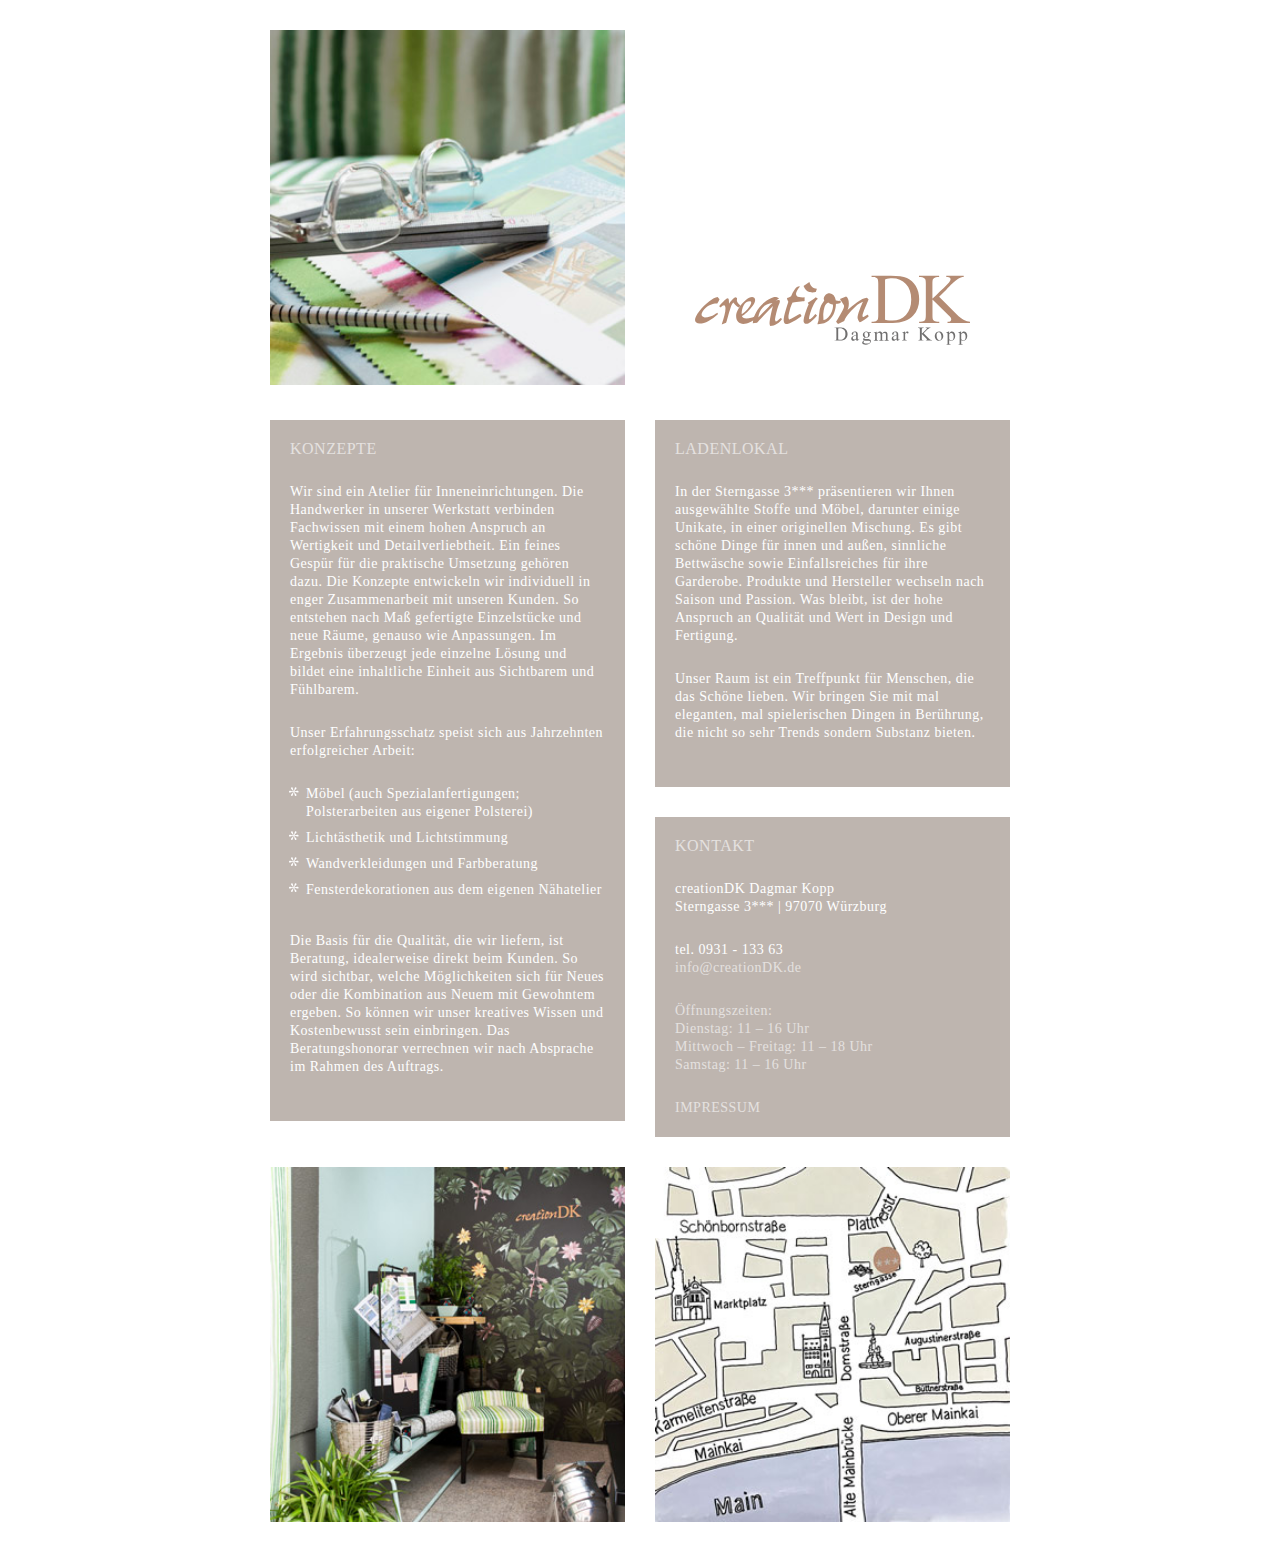
==== index.html @ 17844151 "osterbild entfernt" ====
<!DOCTYPE html>
<html lang="de-DE">
	<head>
		<link rel="stylesheet" type="text/css" href="css/stylesheet.css"/>
		<link rel="icon" type="image/jpg" href="images/icon.jpg" />
		<title>creationDK - Dagmar Kopp - Würzburg</title>
		<meta name="viewport" content="width=device-width, initial-scale=1" charset="UTF-8"/>
		<meta name="description" content="Wir sind ein Atelier für Inneneinrichtungen. Die Handwerker in unserer Werkstatt verbinden Fachwissen mit einem hohen Anspruch an Wertigkeit und Detailverliebtheit. Ein feines Gespür für die praktische Umsetzung gehören dazu. Die Konzepte entwickeln wir individuell in enger Zusammenarbeit mit unseren Kunden. So entstehen nach Maß gefertigte Einzelstücke und neue Räume, genauso wie Anpassungen. Im Ergebnis überzeugt jede einzelne Lösung und bildet eine inhaltliche Einheit aus Sichtbarem und Fühlbarem."/>
	</head>
	<body>
		<div id="content">
			<div class="box image right" id="Logo">
				<img class="desktop" src="images/logo_desktop.svg" />
				<img class="mobile" src="images/logo_mobile.svg" />
			</div>

			<div class="box image left" id="Slideshow">
				<img srcset="images/slides/creation_dk_01.jpg 1x, images/slides/high/creation_dk_01.jpg 2x"/>
				<img class="mySlides" srcset="images/slides/creation_dk_01.jpg 1x, images/slides/high/creation_dk_01.jpg 2x"/>
<!-- 			<img class="mySlides" srcset="images/slides/creation_dk_02.jpg 1x, images/slides/high/creation_dk_02.jpg 2x" />-->
				<img class="mySlides" srcset="images/slides/creation_dk_03.jpg 1x, images/slides/high/creation_dk_03.jpg 2x" />
				<img class="mySlides" srcset="images/slides/creation_dk_04.jpg 1x, images/slides/high/creation_dk_04.jpg 2x" />
				<img class="mySlides" srcset="images/slides/creation_dk_05.jpg 1x, images/slides/high/creation_dk_05.jpg 2x" />
				<img class="mySlides" srcset="images/slides/creation_dk_06.jpg 1x, images/slides/high/creation_dk_06.jpg 2x" />
				<img class="mySlides" srcset="images/slides/creation_dk_07.jpg 1x, images/slides/high/creation_dk_07.jpg 2x" />
				<img class="mySlides" srcset="images/slides/creation_dk_08.jpg 1x, images/slides/high/creation_dk_08.jpg 2x" />
				<img class="mySlides" srcset="images/slides/creation_dk_09.jpg 1x, images/slides/high/creation_dk_09.jpg 2x" />
				<img class="mySlides" srcset="images/slides/creation_dk_10.jpg 1x, images/slides/high/creation_dk_10.jpg 2x" />
				<!-- <img class="mySlides" srcset="images/slides/creation_dk_11.jpg 1x, images/slides/high/creation_dk_11.jpg 2x" />
				<img class="mySlides" srcset="images/slides/creation_dk_12.jpg 1x, images/slides/high/creation_dk_12.jpg 2x" /> -->
			</div>
			<script type="text/javascript">
				document.addEventListener("DOMContentLoaded", function(event){
					/*setTimeout(resize_logo(), 2000);*/
					var slideIndex = 0;
					carousel();
					function carousel() {
		   				var x = document.getElementById("Slideshow").getElementsByClassName("mySlides");
		    			for (i = 0; i < x.length; i++) {
		    				x[i].style.opacity = "0"; 
		    			}
		    			slideIndex++;
		   				if (slideIndex > x.length) {
		   					slideIndex = 1
		   				} 
		    			x[slideIndex-1].style.opacity = "1"; 
		    			setTimeout(carousel, 4000); // Change image every 2 seconds
						}
				});
			</script>

			<div style="clear:both">
			</div>

			<div class="box text right" id="Ladenlokal">
				<h1>Ladenlokal</h1>
				<p>In der Sterngasse 3*** präsentieren wir Ihnen ausgewählte Stoffe und Möbel, darunter einige Unikate, in einer originellen Mischung. Es gibt schöne Dinge	für innen und außen, sinnliche Bettwäsche sowie Einfallsreiches für ihre Garderobe. Produkte und Hersteller wechseln nach Saison und Passion. Was bleibt, ist der hohe Anspruch an Qualität und Wert in Design und Fertigung.</p>
				<p>Unser Raum ist ein Treffpunkt für Menschen, die das Schöne lieben. Wir bringen Sie mit mal eleganten, mal spielerischen Dingen in Berührung, die nicht so sehr Trends sondern Substanz bieten.</p>

				<div class="text hover desktop">
					<ul>
						<li>ANNA VON MANGOLDT</li>
						<li>DECODE</li>
						<li>FRAMA</li>
						<li>GIOBAGNARA</li>
						<li>HANSEN GARMENTS</li>
						<li>LITOLFF</li>
						<li>LUIZ</li>
						<li>NUD</li>
						<li>PULPO</li>
						<li>RAUMPLUS</li>
						<li>REICHENBACH</li>
					</ul>
				</div>
			</div>

			<div class="box text left" id="Konzepte">
				<h1>Konzepte</h1>
				<p>Wir sind ein Atelier für Inneneinrichtungen. Die Handwerker in unserer Werkstatt verbinden Fachwissen mit einem hohen Anspruch an Wertigkeit und Detailverliebtheit. Ein feines Gespür für die praktische Umsetzung gehören dazu. Die Konzepte entwickeln wir individuell in enger Zusammenarbeit mit unseren Kunden. So entstehen nach Maß gefertigte Einzelstücke und neue Räume, genauso wie Anpassungen. Im Ergebnis überzeugt jede einzelne Lösung und bildet eine inhaltliche Einheit aus Sichtbarem und Fühlbarem.</p>
				<p>Unser Erfahrungsschatz speist sich aus Jahrzehnten erfolgreicher Arbeit:
				<ul>
					<li>Möbel (auch Spezialanfertigungen; Polsterarbeiten aus eigener Polsterei)</li>
					<li>Lichtästhetik und Lichtstimmung</li>
					<li>Wandverkleidungen und Farbberatung</li>
					<li>Fensterdekorationen aus dem eigenen Nähatelier</li>
				</ul>
				</p>
				<p>Die Basis für die Qualität, die wir liefern, ist Beratung, idealerweise direkt beim Kunden. So wird sichtbar, welche Möglichkeiten sich für Neues oder die Kombination aus Neuem mit Gewohntem ergeben. So können wir unser kreatives Wissen und Kostenbewusst sein einbringen. Das Beratungshonorar verrechnen wir nach Absprache im Rahmen des Auftrags.</p>
				
				<div class="text hover desktop">
					<ul>
						<li><b>TEXTILIEN:</b></li>
						<li>ANDREW MARTIN</li>
						<li>COLEFAX & FOWLER</li>
						<li>CREATION BAUMANN</li>
						<li>DEDAR</li>
						<li>DESIGNERS GUILD</li>
						<li>ELITIS</li>
						<li>FLORIAN SCHULZ</li>
						<li>GHYCZY</li>
						<li>JASNO</li>
						<li>LIVING DIVANI</li>
						<li>MANUEL CANOVAS</li>
						<li>MARAC</li>
						<li>NYA NORDISKA</li>
						<li>OSBORNE & LITTLE</li>
						<li>RUCKSTUHL</li>
						<li>SAHCO</li>
						<li>SIGNET</li>
						<li>WALL & DECO</li>
						<li>ZIMMER & ROHDE</li>
						<li></li>
						<li></li>
						<li><b>PARTNER:</b></li>
						<li><a href="http://holzwerkstatt-rhein.de" target="blank">HOLZWERKSTATT RHEIN</a></li>
					</ul>
				</div>
			</div>			
			
			<div class="box text right" id="Kontakt">
				<h1>Kontakt</h1>
				<p>creationDK Dagmar Kopp<br>Sterngasse 3*** | 97070 Würzburg</p>
				<p>tel. 0931 - 133 63<br><a href="mailto:info@creationDK.de">info@creationDK.de</p>
				<p>&Ouml;ffnungszeiten:<br />
				Dienstag: 11 – 16 Uhr</br >
				Mittwoch – Freitag: 11 – 18 Uhr<br />
				Samstag: 11 – 16 Uhr</p>
				<a href="impressum.html">IMPRESSUM</a>
			</div>	

			<div style="clear:both">
			</div>

			<div class="box image right" id="Lageplan">
				<a target="blank" href="https://www.google.de/maps/place/Dagmar+Kopp/@49.7925614,9.9278573,17z/data=!3m1!4b1!4m5!3m4!1s0x41734c56e06bbe9f:0x47e4904ac8f96529!8m2!3d49.792558!4d9.930046"><img srcset="images/lageplan.jpg 1x, images/lageplan_high.jpg 2x" /></a>
			</div>	

			<div class="box image left" id="Winter">
				<!-- <img srcset="images/winter.jpg 1x, images/winter_high.jpg 2x" /> -->
				<img srcset="images/fruehling.jpg 1x, images/fruehling_high.jpg 2x" />
			</div>	

			<div class="box text left mobile" id="Marken">
				<h1>Marken</h1>
				<ul>
					<li>ANNA VON MANGOLDT</li>
					<li>DECODE</li>
					<li>FRAMA</li>
					<li>GIOBAGNARA</li>
					<li>HANSEN GARMENTS</li>
					<li>LITOLFF</li>
					<li>LUIZ</li>
					<li>NUD</li>
					<li>PULPO</li>
					<li>RAUMPLUS</li>
					<li>REICHENBACH</li>
				</ul>
				<ul>
					<li><b>TEXTILIEN:</b></li>
					<li>ANDREW MARTIN</li>
					<li>COLEFAX & FOWLER</li>
					<li>CREATION BAUMANN</li>
					<li>DEDAR</li>
					<li>DESIGNERS GUILD</li>
					<li>ELITIS</li>
					<li>FLORIAN SCHULZ</li>
					<li>GHYCZY</li>
					<li>JASNO</li>
					<li>LIVING DIVANI</li>
					<li>MANUEL CANOVAS</li>
					<li>MARAC</li>
					<li>NYA NORDISKA</li>
					<li>OSBORNE & LITTLE</li>
					<li>RUCKSTUHL</li>
					<li>SAHCO</li>
					<li>SIGNET</li>
					<li>WALL & DECO</li>
					<li>ZIMMER & ROHDE</li>
					<li></li>
					<li></li>
					<li><b>PARTNER:</b></li>
					<li><a href="http://holzwerkstatt-rhein.de">HOLZWERKSTATT RHEIN</a></li>
				</ul>
			</div>
		</div>
	</body>
</html>
---- css/stylesheet.css ----
/* RESET CSS */

html, body, div, span, applet, object, iframe,
h1, h2, h3, h4, h5, h6, p, blockquote, pre,
a, abbr, acronym, address, big, cite, code,
del, dfn, em, img, ins, kbd, q, s, samp,
small, strike, strong, sub, sup, tt, var,
b, u, i, center,
dl, dt, dd, ol, ul, li,
fieldset, form, label, legend,
table, caption, tbody, tfoot, thead, tr, th, td,
article, aside, canvas, details, embed, 
figure, figcaption, footer, header, hgroup, 
menu, nav, output, ruby, section, summary,
time, mark, audio, video {
	box-sizing:border-box;
	margin: 0;
	padding: 0;
	border: 0;
	font-size: 100%;
	font: inherit;
	vertical-align: baseline;
	text-decoration: none;
	text-align:left;
	font-family: Georgia, Palatino, Palatino Linotype, Times, Times New Roman, serif;
	letter-spacing: 0.5px;
	line-height: 18px;
    font-size: 14px;
    color:#fff;
    overflow:visible;
    position:relative;
    transform: scale(1);
    -webkit-font-smoothing: antialiased;
}
/* HTML5 display-role reset for older browsers */
article, aside, details, figcaption, figure, 
footer, header, hgroup, menu, nav, section {
	display: block;
}
body {
	line-height: 1;
}
ol, ul {
	list-style: none;
}

.text a, h1, h2 {
	opacity: 0.6;
}

blockquote, q {
	quotes: none;
}

blockquote:before, blockquote:after,
q:before, q:after {
	content: '';
	content: none;
}

table {
	border-collapse: collapse;
	border-spacing: 0;
}

/* WEBSITE ELEMENTS */

h1{
	font-size: 16px;
	text-transform: uppercase;
	padding-bottom: 25px;
}

h2{
	text-transform: uppercase;
	padding-bottom: 5px;
}

p{	
	padding-bottom: 25px;
}

img{
	width:100%;
	height:auto;
}

li{
	list-style-image: url(../images/stern.png);
	margin-left: 16px;
	padding-bottom: 8px;
}

#content {
	width:100%;
	max-width: 800px;
	margin-left: auto;
	margin-right: auto;
	padding-left: 30px;
	padding-top: 30px;
}

#Logo img{
	padding: 40px;
}

.box {
	width: calc(50% - 30px);
	margin-right:30px;
	margin-bottom:30px;
}

.text {
	background-color: #BEB5AF;
    padding: 20px;
}

.left {
	float: left;
	margin-top: 0px;

}

.right {
	float: right;
	margin-top: 0px;
}

.mySlides{
	transition: opacity 3s;
	opacity: 0;
	position: absolute;
	top: 0px;
	left: 0px;
}

/* MARKEN-Overlay */
.hover{
	position:absolute; 
    top: 0px; 
    left: 0px; 
    width: 100%;
    height: 100%;
    background-color: rgba(255,255,255,1);
    transition: opacity 1s;
	opacity: 0;
}

.hover li, .hover li b, .hover li a {
	margin-left: 0px;
 	list-style:none;
 	color: #BEB5AF;
	opacity: 1;
}

.hover li b {
	margin-left: 0px;
 	list-style:none;
 	color: #BEB5AF;
 	font-weight: bold;
	opacity: 1;
}

#Konzepte:hover div.hover{
	opacity: 1;
}

#Ladenlokal:hover div.hover{
	opacity: 1;
}


/* LAGEPLAN */
#Lageplan {
	overflow:hidden;
}

#Lageplan img{
	transition: transform 1s;
	transform: scale(1);
}

#Lageplan:hover img{
	transform: scale(1.05);
}


/* RESPONSIVE */
.desktop{
	display:inline;
}

.mobile{
	display:none;
}

@media screen and (max-width: 600px) {
	.desktop{
		display:none;
	}

	.mobile{
		display:inline;
	}

	.box {
		width: calc(100% - 30px);
		height:100%;
	}
}
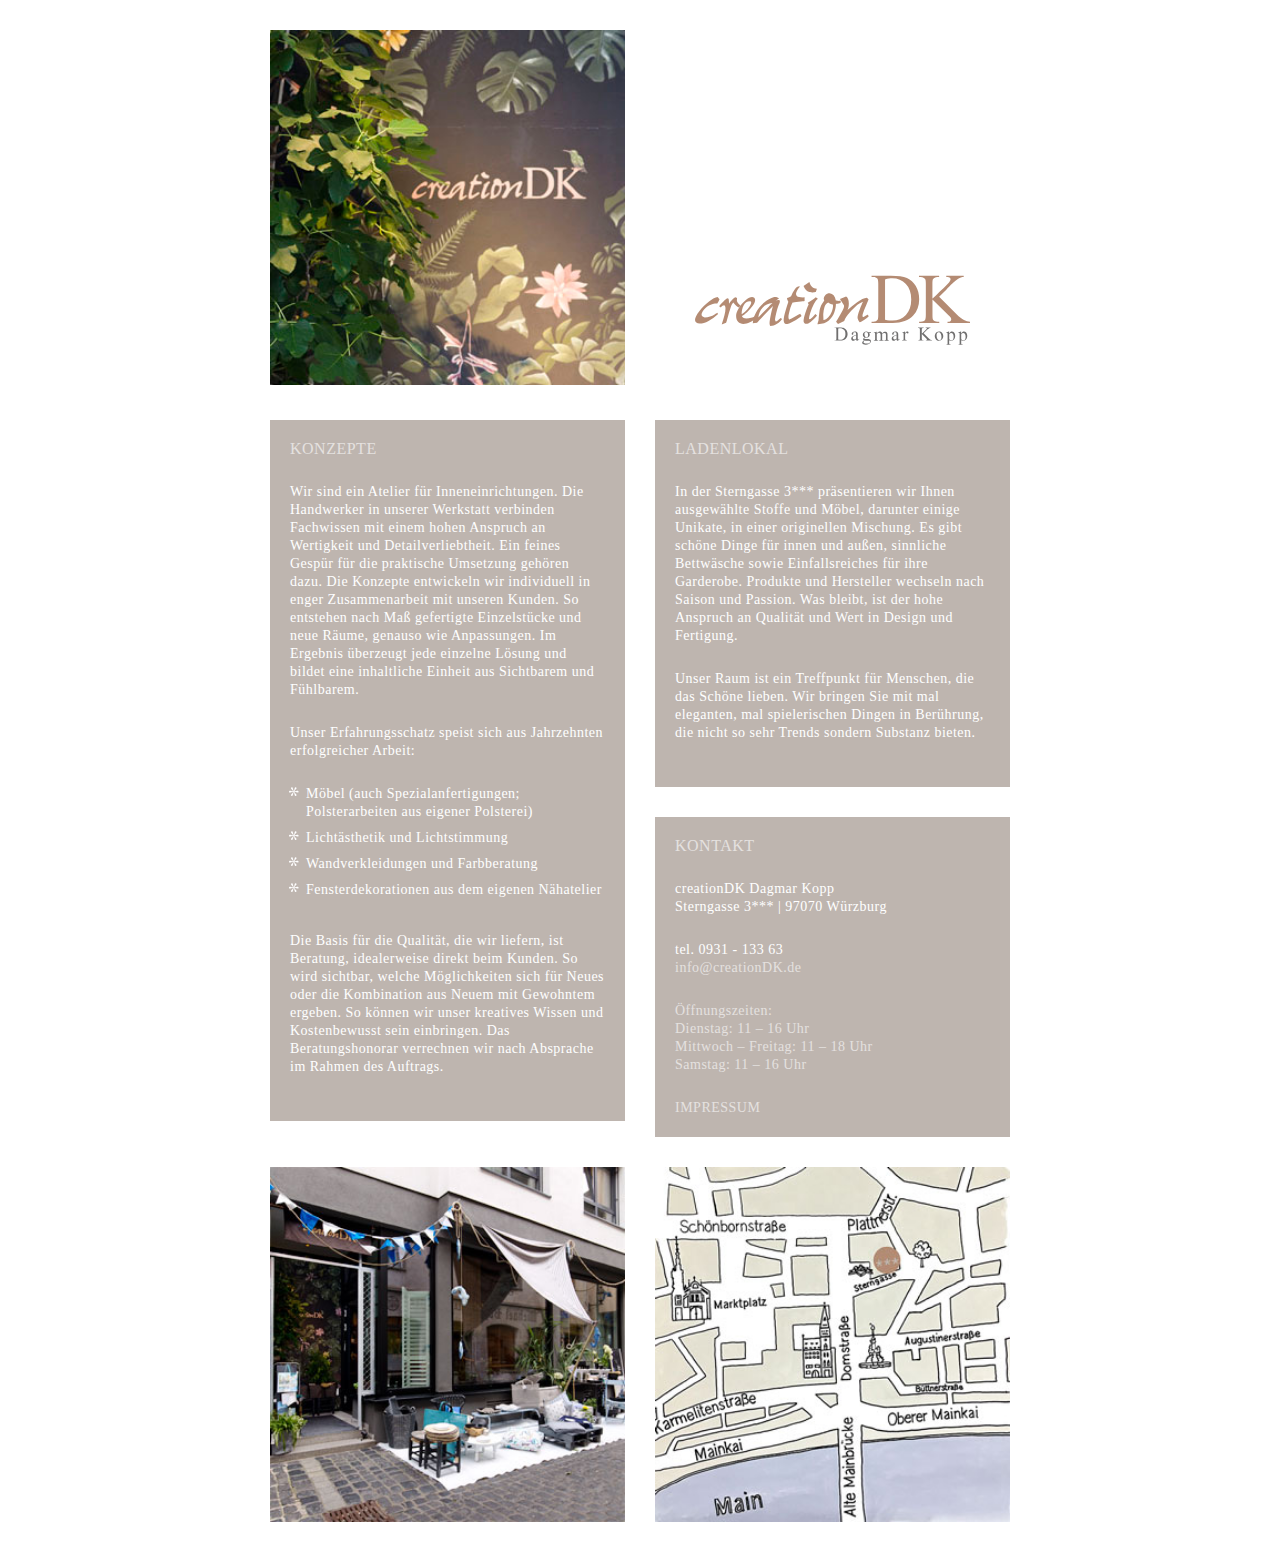
==== commit 51d8195d: "neue Bilder sommerevent, Textilien/Moebel/Tapeten" ====
--- a/index.html
+++ b/index.html
@@ -16,16 +16,16 @@
 
 			<div class="box image left" id="Slideshow">
 				<img srcset="images/slides/creation_dk_01.jpg 1x, images/slides/high/creation_dk_01.jpg 2x"/>
-				<img class="mySlides" srcset="images/slides/creation_dk_01.jpg 1x, images/slides/high/creation_dk_01.jpg 2x"/>
-<!-- 			<img class="mySlides" srcset="images/slides/creation_dk_02.jpg 1x, images/slides/high/creation_dk_02.jpg 2x" />-->
-				<img class="mySlides" srcset="images/slides/creation_dk_03.jpg 1x, images/slides/high/creation_dk_03.jpg 2x" />
-				<img class="mySlides" srcset="images/slides/creation_dk_04.jpg 1x, images/slides/high/creation_dk_04.jpg 2x" />
-				<img class="mySlides" srcset="images/slides/creation_dk_05.jpg 1x, images/slides/high/creation_dk_05.jpg 2x" />
-				<img class="mySlides" srcset="images/slides/creation_dk_06.jpg 1x, images/slides/high/creation_dk_06.jpg 2x" />
-				<img class="mySlides" srcset="images/slides/creation_dk_07.jpg 1x, images/slides/high/creation_dk_07.jpg 2x" />
-				<img class="mySlides" srcset="images/slides/creation_dk_08.jpg 1x, images/slides/high/creation_dk_08.jpg 2x" />
-				<img class="mySlides" srcset="images/slides/creation_dk_09.jpg 1x, images/slides/high/creation_dk_09.jpg 2x" />
-				<img class="mySlides" srcset="images/slides/creation_dk_10.jpg 1x, images/slides/high/creation_dk_10.jpg 2x" />
+				<img class="mySlides" srcset="images/slides/creation_dk_11.jpg 1x, images/slides/high/creation_dk_11.jpg 2x"/>
+ 				<img class="mySlides" srcset="images/slides/creation_dk_12.jpg 1x, images/slides/high/creation_dk_12.jpg 2x" />
+				<img class="mySlides" srcset="images/slides/creation_dk_13.jpg 1x, images/slides/high/creation_dk_13.jpg 2x" />
+				<img class="mySlides" srcset="images/slides/creation_dk_14.jpg 1x, images/slides/high/creation_dk_14.jpg 2x" />
+				<img class="mySlides" srcset="images/slides/creation_dk_15.jpg 1x, images/slides/high/creation_dk_15.jpg 2x" />
+				<img class="mySlides" srcset="images/slides/creation_dk_16.jpg 1x, images/slides/high/creation_dk_16.jpg 2x" />
+				<img class="mySlides" srcset="images/slides/creation_dk_17.jpg 1x, images/slides/high/creation_dk_17.jpg 2x" />
+				<img class="mySlides" srcset="images/slides/creation_dk_18.jpg 1x, images/slides/high/creation_dk_18.jpg 2x" />
+				<img class="mySlides" srcset="images/slides/creation_dk_19.jpg 1x, images/slides/high/creation_dk_19.jpg 2x" />
+				<img class="mySlides" srcset="images/slides/creation_dk_20.jpg 1x, images/slides/high/creation_dk_20.jpg 2x" />
 				<!-- <img class="mySlides" srcset="images/slides/creation_dk_11.jpg 1x, images/slides/high/creation_dk_11.jpg 2x" />
 				<img class="mySlides" srcset="images/slides/creation_dk_12.jpg 1x, images/slides/high/creation_dk_12.jpg 2x" /> -->
 			</div>
@@ -61,6 +61,7 @@
 					<ul>
 						<li>ANNA VON MANGOLDT</li>
 						<li>DECODE</li>
+						<li>FLORIAN SCHULZ</li>
 						<li>FRAMA</li>
 						<li>GIOBAGNARA</li>
 						<li>HANSEN GARMENTS</li>
@@ -89,26 +90,25 @@
 				
 				<div class="text hover desktop">
 					<ul>
-						<li><b>TEXTILIEN:</b></li>
+						<li><b>TEXTILIEN | M&Ouml;BEL | TAPETEN</b></li>
 						<li>ANDREW MARTIN</li>
-						<li>COLEFAX & FOWLER</li>
+						<li>COLEFAX &amp; FOWLER</li>
 						<li>CREATION BAUMANN</li>
 						<li>DEDAR</li>
 						<li>DESIGNERS GUILD</li>
 						<li>ELITIS</li>
-						<li>FLORIAN SCHULZ</li>
 						<li>GHYCZY</li>
 						<li>JASNO</li>
 						<li>LIVING DIVANI</li>
 						<li>MANUEL CANOVAS</li>
 						<li>MARAC</li>
 						<li>NYA NORDISKA</li>
-						<li>OSBORNE & LITTLE</li>
+						<li>OSBORNE &amp; LITTLE</li>
 						<li>RUCKSTUHL</li>
 						<li>SAHCO</li>
 						<li>SIGNET</li>
-						<li>WALL & DECO</li>
-						<li>ZIMMER & ROHDE</li>
+						<li>WALL &amp; DECO</li>
+						<li>ZIMMER &amp; ROHDE</li>
 						<li></li>
 						<li></li>
 						<li><b>PARTNER:</b></li>
@@ -137,7 +137,7 @@
 
 			<div class="box image left" id="Winter">
 				<!-- <img srcset="images/winter.jpg 1x, images/winter_high.jpg 2x" /> -->
-				<img srcset="images/fruehling.jpg 1x, images/fruehling_high.jpg 2x" />
+				<img srcset="images/sommer.jpg 1x, images/sommer_high.jpg 2x" />
 			</div>	
 
 			<div class="box text left mobile" id="Marken">
@@ -145,6 +145,7 @@
 				<ul>
 					<li>ANNA VON MANGOLDT</li>
 					<li>DECODE</li>
+					<li>FLORIAN SCHULZ</li>
 					<li>FRAMA</li>
 					<li>GIOBAGNARA</li>
 					<li>HANSEN GARMENTS</li>
@@ -156,26 +157,25 @@
 					<li>REICHENBACH</li>
 				</ul>
 				<ul>
-					<li><b>TEXTILIEN:</b></li>
+					<li><b>TEXTILIEN | M&Ouml;BEL | TAPETEN</b></li>
 					<li>ANDREW MARTIN</li>
-					<li>COLEFAX & FOWLER</li>
+					<li>COLEFAX &amp; FOWLER</li>
 					<li>CREATION BAUMANN</li>
 					<li>DEDAR</li>
 					<li>DESIGNERS GUILD</li>
 					<li>ELITIS</li>
-					<li>FLORIAN SCHULZ</li>
 					<li>GHYCZY</li>
 					<li>JASNO</li>
 					<li>LIVING DIVANI</li>
 					<li>MANUEL CANOVAS</li>
 					<li>MARAC</li>
 					<li>NYA NORDISKA</li>
-					<li>OSBORNE & LITTLE</li>
+					<li>OSBORNE &amp; LITTLE</li>
 					<li>RUCKSTUHL</li>
 					<li>SAHCO</li>
 					<li>SIGNET</li>
-					<li>WALL & DECO</li>
-					<li>ZIMMER & ROHDE</li>
+					<li>WALL &amp; DECO</li>
+					<li>ZIMMER &amp; ROHDE</li>
 					<li></li>
 					<li></li>
 					<li><b>PARTNER:</b></li>
@@ -183,5 +183,16 @@
 				</ul>
 			</div>
 		</div>
+
+		<script>
+  (function(i,s,o,g,r,a,m){i['GoogleAnalyticsObject']=r;i[r]=i[r]||function(){
+  (i[r].q=i[r].q||[]).push(arguments)},i[r].l=1*new Date();a=s.createElement(o),
+  m=s.getElementsByTagName(o)[0];a.async=1;a.src=g;m.parentNode.insertBefore(a,m)
+  })(window,document,'script','https://www.google-analytics.com/analytics.js','ga');
+
+  ga('create', 'UA-5692611-16', 'auto');
+  ga('send', 'pageview');
+
+		</script>
 	</body>
 </html>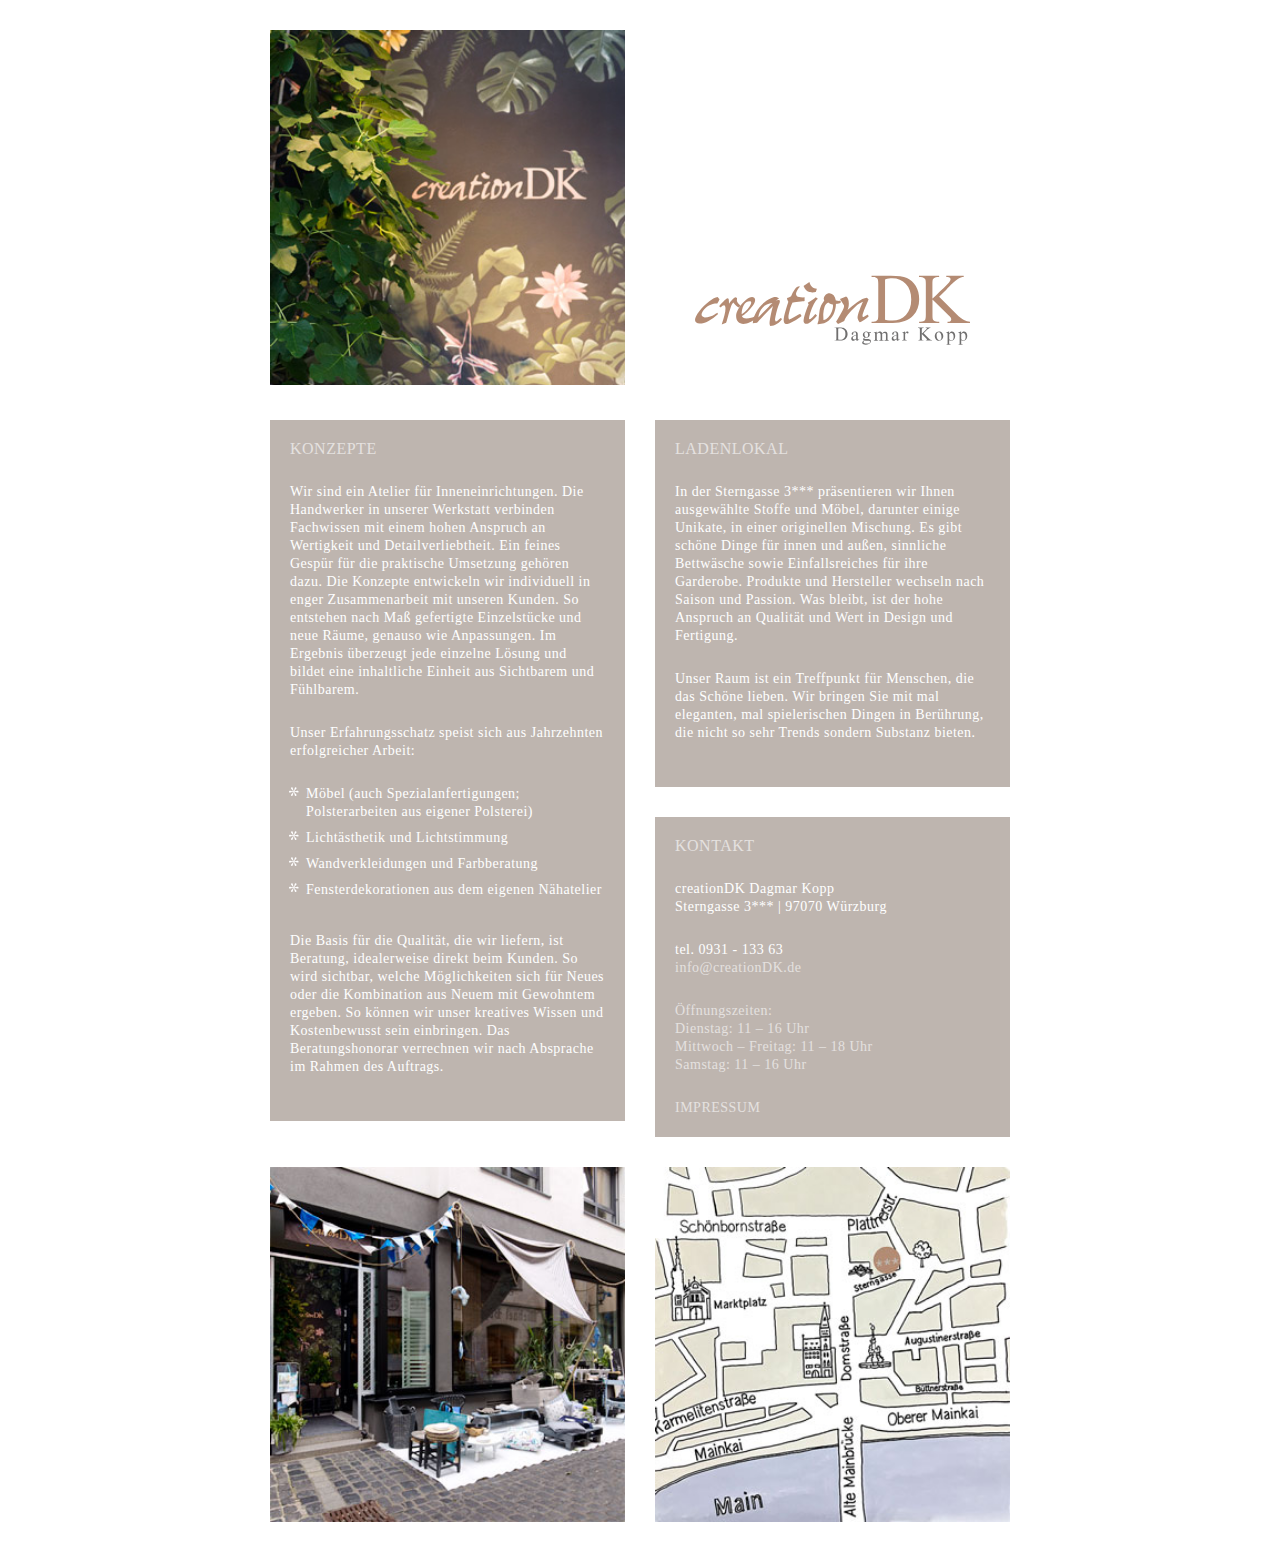
==== commit e2144c7e: "slideshow glanzpunkte & weihnachten" ====
--- a/index.html
+++ b/index.html
@@ -15,17 +15,17 @@
 			</div>
 
 			<div class="box image left" id="Slideshow">
-				<img srcset="images/slides/creation_dk_01.jpg 1x, images/slides/high/creation_dk_01.jpg 2x"/>
+				<img srcset="images/slides/creation_dk_11.jpg 1x, images/slides/high/creation_dk_11.jpg 2x"/>
 				<img class="mySlides" srcset="images/slides/creation_dk_11.jpg 1x, images/slides/high/creation_dk_11.jpg 2x"/>
- 				<img class="mySlides" srcset="images/slides/creation_dk_12.jpg 1x, images/slides/high/creation_dk_12.jpg 2x" />
+ 				<img class="mySlides" srcset="images/slides/creation_dk_24.jpg 1x, images/slides/high/creation_dk_24.jpg 2x" />
+				<img class="mySlides" srcset="images/slides/creation_dk_16.jpg 1x, images/slides/high/creation_dk_16.jpg 2x" />
+				<img class="mySlides" srcset="images/slides/creation_dk_22.jpg 1x, images/slides/high/creation_dk_22.jpg 2x" />
+				<img class="mySlides" srcset="images/slides/creation_dk_25.jpg 1x, images/slides/high/creation_dk_25.jpg 2x" />
+				<img class="mySlides" srcset="images/slides/creation_dk_26.jpg 1x, images/slides/high/creation_dk_26.jpg 2x" />
 				<img class="mySlides" srcset="images/slides/creation_dk_13.jpg 1x, images/slides/high/creation_dk_13.jpg 2x" />
-				<img class="mySlides" srcset="images/slides/creation_dk_14.jpg 1x, images/slides/high/creation_dk_14.jpg 2x" />
-				<img class="mySlides" srcset="images/slides/creation_dk_15.jpg 1x, images/slides/high/creation_dk_15.jpg 2x" />
-				<img class="mySlides" srcset="images/slides/creation_dk_16.jpg 1x, images/slides/high/creation_dk_16.jpg 2x" />
-				<img class="mySlides" srcset="images/slides/creation_dk_17.jpg 1x, images/slides/high/creation_dk_17.jpg 2x" />
-				<img class="mySlides" srcset="images/slides/creation_dk_18.jpg 1x, images/slides/high/creation_dk_18.jpg 2x" />
-				<img class="mySlides" srcset="images/slides/creation_dk_19.jpg 1x, images/slides/high/creation_dk_19.jpg 2x" />
+				<img class="mySlides" srcset="images/slides/creation_dk_21.jpg 1x, images/slides/high/creation_dk_21.jpg 2x" />
 				<img class="mySlides" srcset="images/slides/creation_dk_20.jpg 1x, images/slides/high/creation_dk_20.jpg 2x" />
+				<img class="mySlides" srcset="images/slides/creation_dk_23.jpg 1x, images/slides/high/creation_dk_23.jpg 2x" />
 				<!-- <img class="mySlides" srcset="images/slides/creation_dk_11.jpg 1x, images/slides/high/creation_dk_11.jpg 2x" />
 				<img class="mySlides" srcset="images/slides/creation_dk_12.jpg 1x, images/slides/high/creation_dk_12.jpg 2x" /> -->
 			</div>
@@ -183,16 +183,5 @@
 				</ul>
 			</div>
 		</div>
-
-		<script>
-  (function(i,s,o,g,r,a,m){i['GoogleAnalyticsObject']=r;i[r]=i[r]||function(){
-  (i[r].q=i[r].q||[]).push(arguments)},i[r].l=1*new Date();a=s.createElement(o),
-  m=s.getElementsByTagName(o)[0];a.async=1;a.src=g;m.parentNode.insertBefore(a,m)
-  })(window,document,'script','https://www.google-analytics.com/analytics.js','ga');
-
-  ga('create', 'UA-5692611-16', 'auto');
-  ga('send', 'pageview');
-
-		</script>
 	</body>
 </html>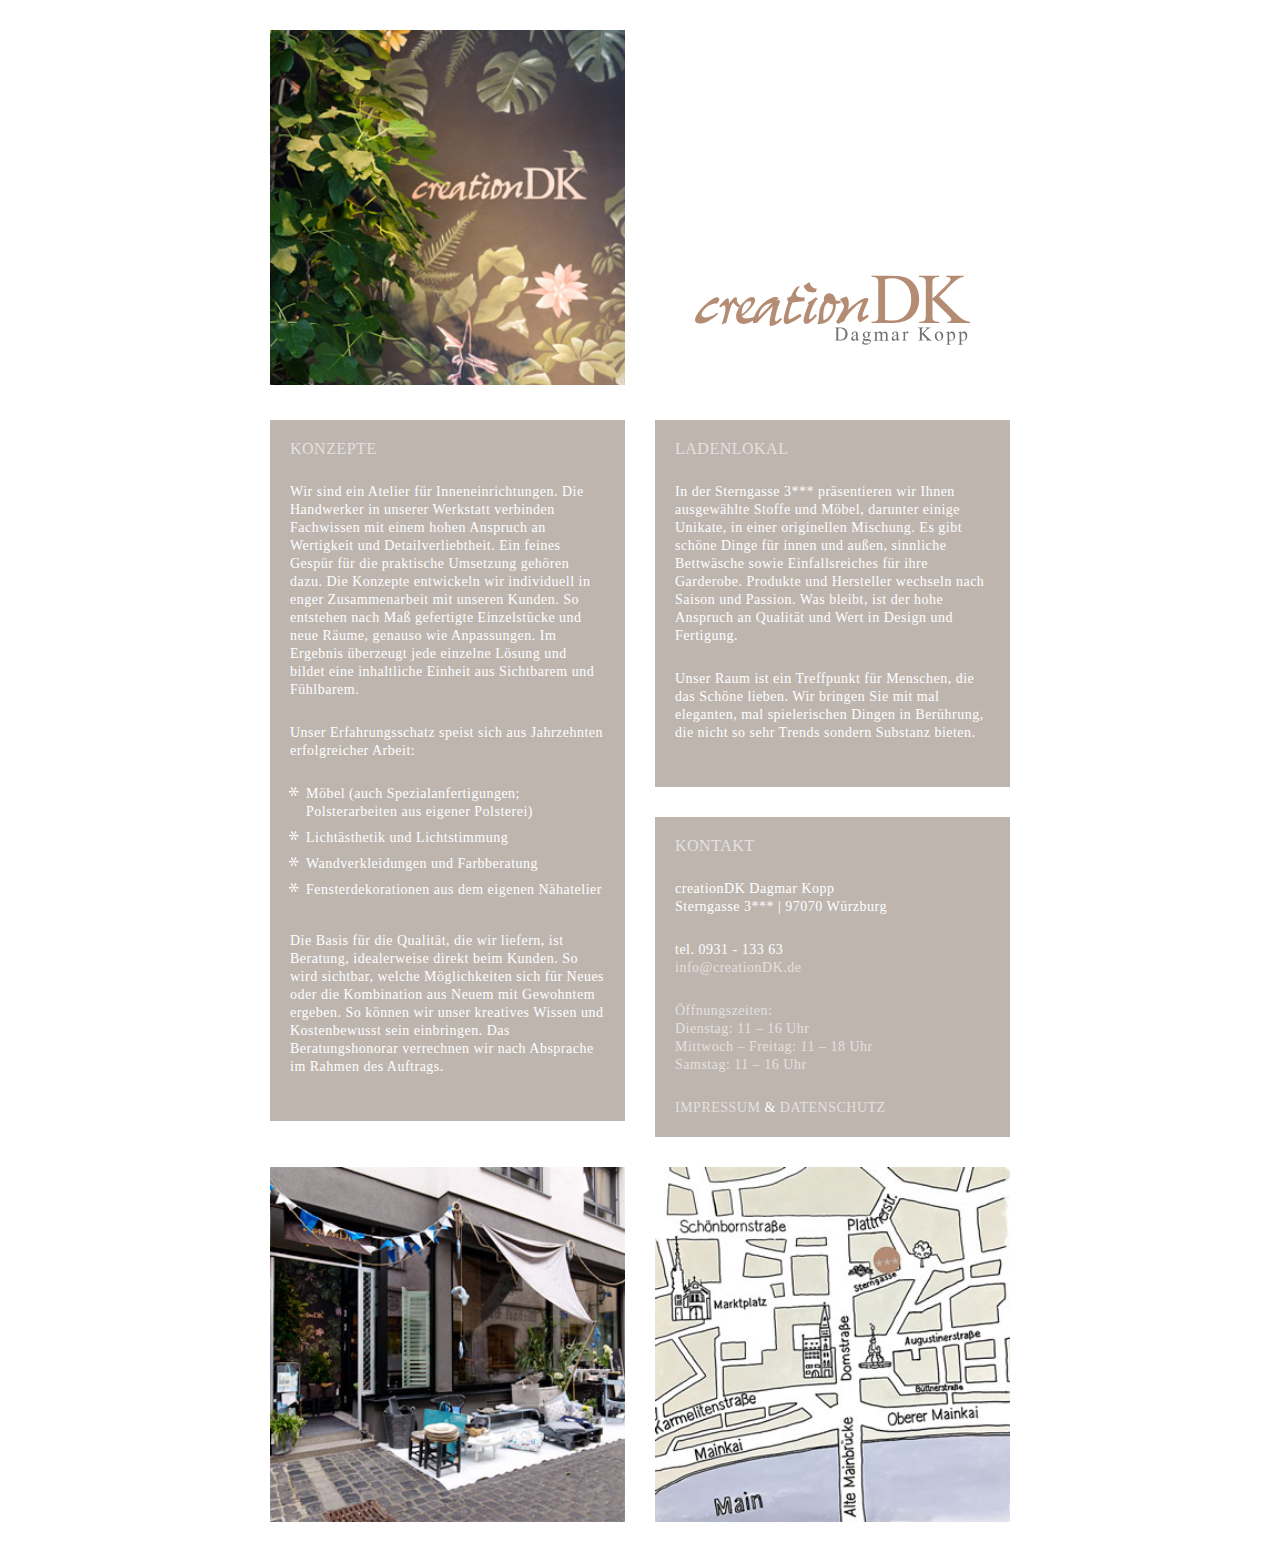
==== commit 82e9a99a: "added datenschutz" ====
--- a/index.html
+++ b/index.html
@@ -17,6 +17,7 @@
 			<div class="box image left" id="Slideshow">
 				<img srcset="images/slides/creation_dk_11.jpg 1x, images/slides/high/creation_dk_11.jpg 2x"/>
 				<img class="mySlides" srcset="images/slides/creation_dk_11.jpg 1x, images/slides/high/creation_dk_11.jpg 2x"/>
+				<img class="mySlides" srcset="images/slides/creation_dk_27.jpg 1x, images/slides/high/creation_dk_27.jpg 2x" />
  				<img class="mySlides" srcset="images/slides/creation_dk_24.jpg 1x, images/slides/high/creation_dk_24.jpg 2x" />
 				<img class="mySlides" srcset="images/slides/creation_dk_16.jpg 1x, images/slides/high/creation_dk_16.jpg 2x" />
 				<img class="mySlides" srcset="images/slides/creation_dk_22.jpg 1x, images/slides/high/creation_dk_22.jpg 2x" />
@@ -125,7 +126,7 @@
 				Dienstag: 11 – 16 Uhr</br >
 				Mittwoch – Freitag: 11 – 18 Uhr<br />
 				Samstag: 11 – 16 Uhr</p>
-				<a href="impressum.html">IMPRESSUM</a>
+				<a href="impressum.html">IMPRESSUM</a> &amp; <a href="datenschutz.html">DATENSCHUTZ</a>
 			</div>	
 
 			<div style="clear:both">
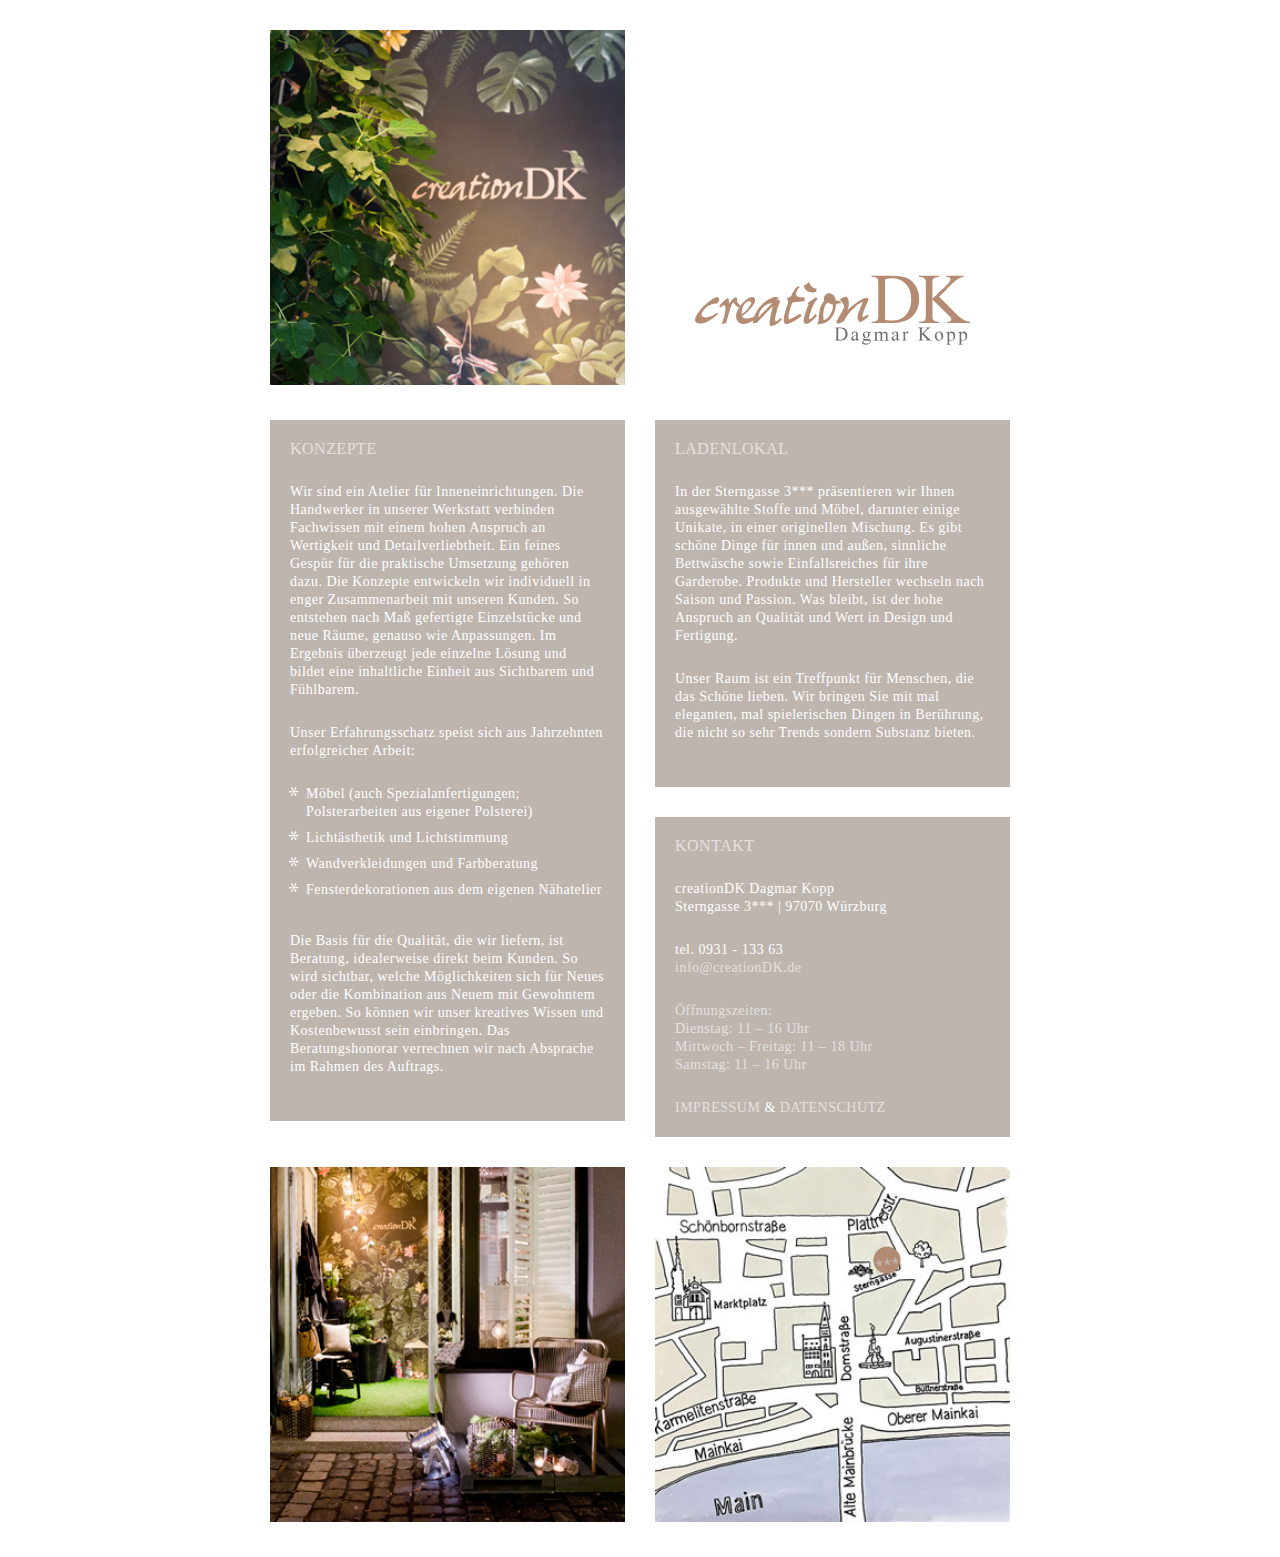
==== commit 438cec70: "neue Bilder Winter 2018/19" ====
--- a/index.html
+++ b/index.html
@@ -17,16 +17,17 @@
 			<div class="box image left" id="Slideshow">
 				<img srcset="images/slides/creation_dk_11.jpg 1x, images/slides/high/creation_dk_11.jpg 2x"/>
 				<img class="mySlides" srcset="images/slides/creation_dk_11.jpg 1x, images/slides/high/creation_dk_11.jpg 2x"/>
-				<img class="mySlides" srcset="images/slides/creation_dk_27.jpg 1x, images/slides/high/creation_dk_27.jpg 2x" />
- 				<img class="mySlides" srcset="images/slides/creation_dk_24.jpg 1x, images/slides/high/creation_dk_24.jpg 2x" />
-				<img class="mySlides" srcset="images/slides/creation_dk_16.jpg 1x, images/slides/high/creation_dk_16.jpg 2x" />
-				<img class="mySlides" srcset="images/slides/creation_dk_22.jpg 1x, images/slides/high/creation_dk_22.jpg 2x" />
-				<img class="mySlides" srcset="images/slides/creation_dk_25.jpg 1x, images/slides/high/creation_dk_25.jpg 2x" />
-				<img class="mySlides" srcset="images/slides/creation_dk_26.jpg 1x, images/slides/high/creation_dk_26.jpg 2x" />
+				<img class="mySlides" srcset="images/slides/creation_dk_44.jpg 1x, images/slides/high/creation_dk_44.jpg 2x" />
+				<img class="mySlides" srcset="images/slides/creation_dk_31.jpg 1x, images/slides/high/creation_dk_31.jpg 2x" />
+				<img class="mySlides" srcset="images/slides/creation_dk_40.jpg 1x, images/slides/high/creation_dk_40.jpg 2x" />
 				<img class="mySlides" srcset="images/slides/creation_dk_13.jpg 1x, images/slides/high/creation_dk_13.jpg 2x" />
-				<img class="mySlides" srcset="images/slides/creation_dk_21.jpg 1x, images/slides/high/creation_dk_21.jpg 2x" />
-				<img class="mySlides" srcset="images/slides/creation_dk_20.jpg 1x, images/slides/high/creation_dk_20.jpg 2x" />
-				<img class="mySlides" srcset="images/slides/creation_dk_23.jpg 1x, images/slides/high/creation_dk_23.jpg 2x" />
+				<img class="mySlides" srcset="images/slides/creation_dk_42.jpg 1x, images/slides/high/creation_dk_42.jpg 2x" />
+				<img class="mySlides" srcset="images/slides/creation_dk_37.jpg 1x, images/slides/high/creation_dk_37.jpg 2x" />
+				<img class="mySlides" srcset="images/slides/creation_dk_29.jpg 1x, images/slides/high/creation_dk_29.jpg 2x" />
+				<img class="mySlides" srcset="images/slides/creation_dk_41.jpg 1x, images/slides/high/creation_dk_41.jpg 2x" />
+				<img class="mySlides" srcset="images/slides/creation_dk_43.jpg 1x, images/slides/high/creation_dk_43.jpg 2x" />
+				<!-- <img class="mySlides" srcset="images/slides/creation_dk_39.jpg 1x, images/slides/high/creation_dk_39.jpg 2x" /> -->
+				<!-- <img class="mySlides" srcset="images/slides/creation_dk_38.jpg 1x, images/slides/high/creation_dk_38.jpg 2x" /> -->
 				<!-- <img class="mySlides" srcset="images/slides/creation_dk_11.jpg 1x, images/slides/high/creation_dk_11.jpg 2x" />
 				<img class="mySlides" srcset="images/slides/creation_dk_12.jpg 1x, images/slides/high/creation_dk_12.jpg 2x" /> -->
 			</div>
@@ -137,8 +138,9 @@
 			</div>	
 
 			<div class="box image left" id="Winter">
-				<!-- <img srcset="images/winter.jpg 1x, images/winter_high.jpg 2x" /> -->
-				<img srcset="images/sommer.jpg 1x, images/sommer_high.jpg 2x" />
+				<img srcset="images/winter2.jpg 1x, images/winter2_high.jpg 2x" />
+				<!-- <img srcset="images/sommer.jpg 1x, images/sommer_high.jpg 2x" /> -->
+				<!-- <img srcset="images/slides/creation_dk_38.jpg 1x, images/slides/high/creation_dk_38.jpg 2x" /> -->
 			</div>	
 
 			<div class="box text left mobile" id="Marken">
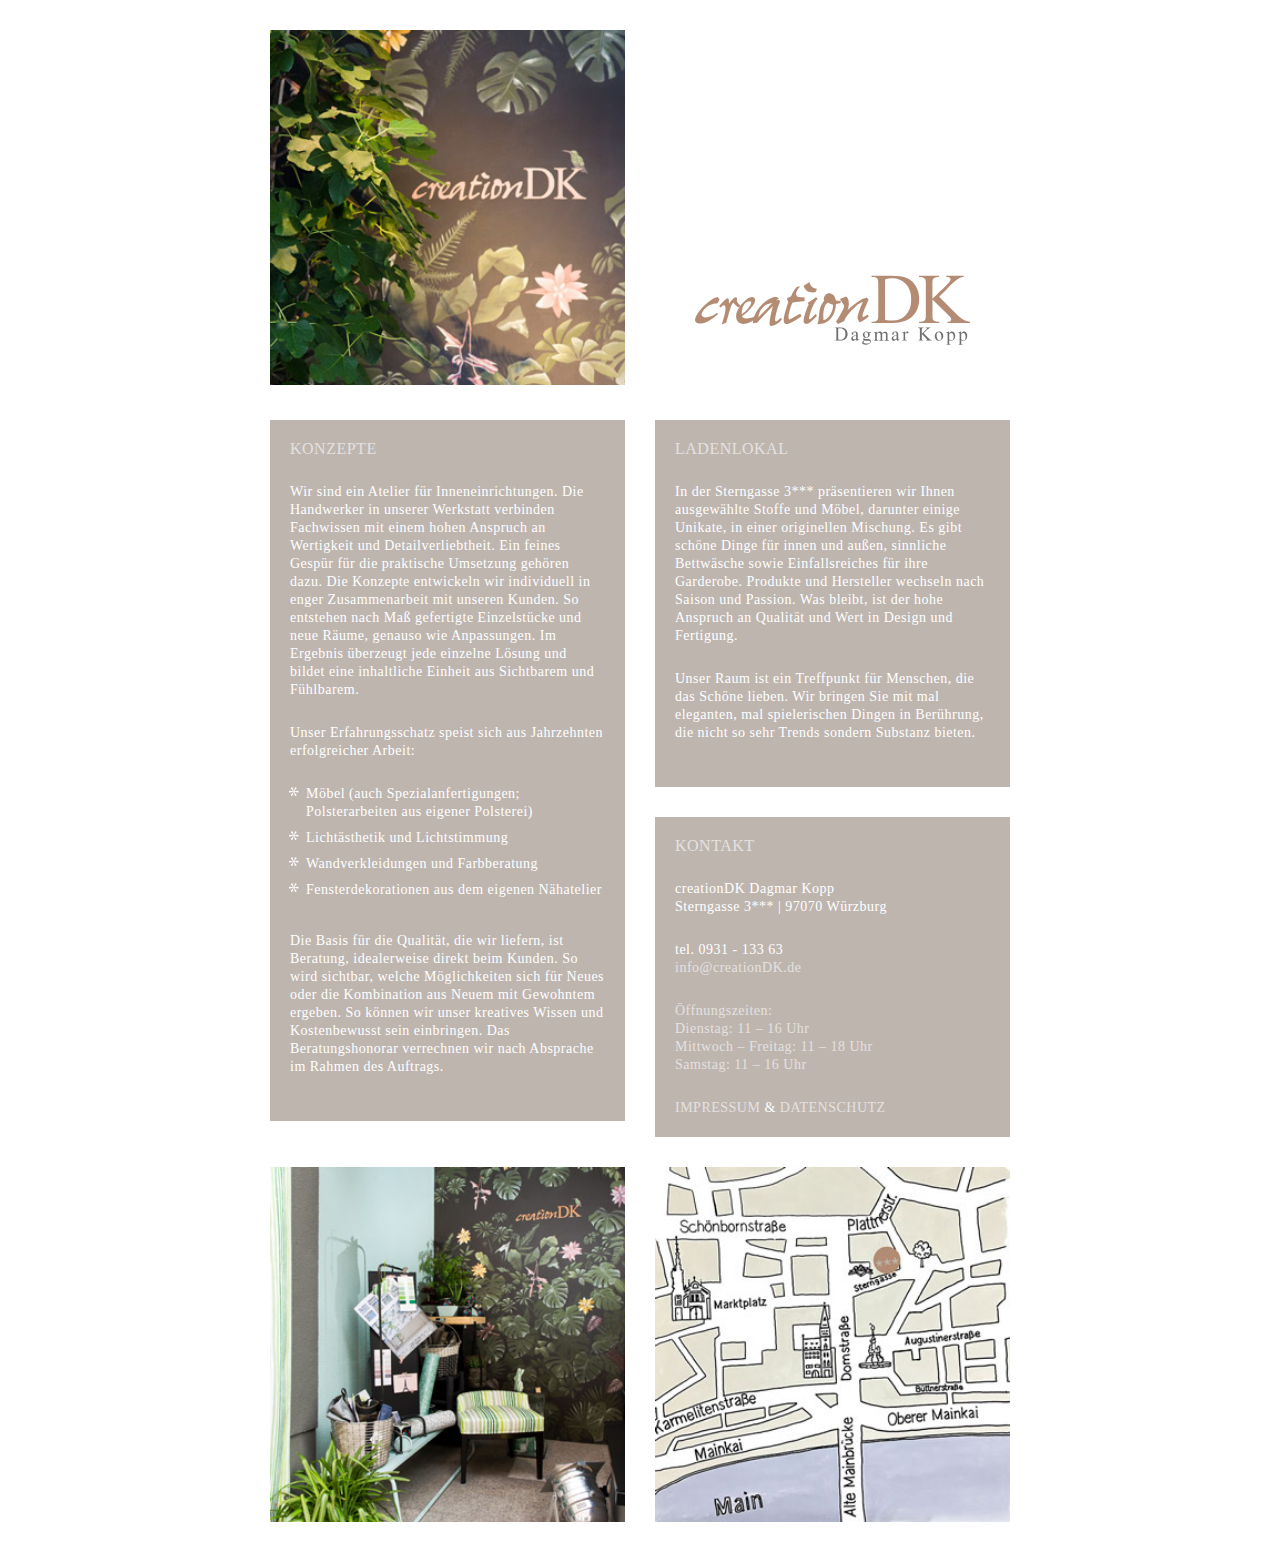
==== commit 00adc95e: "Datenschutzerklärung instagram, neue Bilder" ====
--- a/index.html
+++ b/index.html
@@ -17,19 +17,16 @@
 			<div class="box image left" id="Slideshow">
 				<img srcset="images/slides/creation_dk_11.jpg 1x, images/slides/high/creation_dk_11.jpg 2x"/>
 				<img class="mySlides" srcset="images/slides/creation_dk_11.jpg 1x, images/slides/high/creation_dk_11.jpg 2x"/>
-				<img class="mySlides" srcset="images/slides/creation_dk_44.jpg 1x, images/slides/high/creation_dk_44.jpg 2x" />
-				<img class="mySlides" srcset="images/slides/creation_dk_31.jpg 1x, images/slides/high/creation_dk_31.jpg 2x" />
-				<img class="mySlides" srcset="images/slides/creation_dk_40.jpg 1x, images/slides/high/creation_dk_40.jpg 2x" />
-				<img class="mySlides" srcset="images/slides/creation_dk_13.jpg 1x, images/slides/high/creation_dk_13.jpg 2x" />
-				<img class="mySlides" srcset="images/slides/creation_dk_42.jpg 1x, images/slides/high/creation_dk_42.jpg 2x" />
-				<img class="mySlides" srcset="images/slides/creation_dk_37.jpg 1x, images/slides/high/creation_dk_37.jpg 2x" />
-				<img class="mySlides" srcset="images/slides/creation_dk_29.jpg 1x, images/slides/high/creation_dk_29.jpg 2x" />
-				<img class="mySlides" srcset="images/slides/creation_dk_41.jpg 1x, images/slides/high/creation_dk_41.jpg 2x" />
-				<img class="mySlides" srcset="images/slides/creation_dk_43.jpg 1x, images/slides/high/creation_dk_43.jpg 2x" />
-				<!-- <img class="mySlides" srcset="images/slides/creation_dk_39.jpg 1x, images/slides/high/creation_dk_39.jpg 2x" /> -->
-				<!-- <img class="mySlides" srcset="images/slides/creation_dk_38.jpg 1x, images/slides/high/creation_dk_38.jpg 2x" /> -->
-				<!-- <img class="mySlides" srcset="images/slides/creation_dk_11.jpg 1x, images/slides/high/creation_dk_11.jpg 2x" />
-				<img class="mySlides" srcset="images/slides/creation_dk_12.jpg 1x, images/slides/high/creation_dk_12.jpg 2x" /> -->
+				<img class="mySlides" srcset="images/slides/creation_dk_01.jpg 1x, images/slides/high/creation_dk_01.jpg 2x" />
+				<img class="mySlides" srcset="images/slides/creation_dk_02.jpg 1x, images/slides/high/creation_dk_02.jpg 2x" />
+				<img class="mySlides" srcset="images/slides/creation_dk_61.jpg 1x, images/slides/high/creation_dk_61.jpg 2x" />
+				<img class="mySlides" srcset="images/slides/creation_dk_32.jpg 1x, images/slides/high/creation_dk_32.jpg 2x" />
+				<img class="mySlides" srcset="images/slides/creation_dk_51.jpg 1x, images/slides/high/creation_dk_51.jpg 2x" />
+				<!-- <img class="mySlides" srcset="images/slides/creation_dk_46.jpg 1x, images/slides/high/creation_dk_46.jpg 2x" /> -->
+				<img class="mySlides" srcset="images/slides/creation_dk_62.jpg 1x, images/slides/high/creation_dk_62.jpg 2x" />
+				<img class="mySlides" srcset="images/slides/
+				creation_dk_42.jpg 1x, images/slides/high/creation_dk_42.jpg 2x" />
+				<img class="mySlides" srcset="images/slides/creation_dk_63.jpg 1x, images/slides/high/creation_dk_63.jpg 2x" />
 			</div>
 			<script type="text/javascript">
 				document.addEventListener("DOMContentLoaded", function(event){
@@ -64,12 +61,14 @@
 						<li>ANNA VON MANGOLDT</li>
 						<li>DECODE</li>
 						<li>FLORIAN SCHULZ</li>
+						<li>FUNDAMENTAL</li>
 						<li>FRAMA</li>
 						<li>GIOBAGNARA</li>
 						<li>HANSEN GARMENTS</li>
 						<li>LITOLFF</li>
 						<li>LUIZ</li>
 						<li>NUD</li>
+						<li>THE ORGINIC COMPANY</li>
 						<li>PULPO</li>
 						<li>RAUMPLUS</li>
 						<li>REICHENBACH</li>
@@ -138,8 +137,9 @@
 			</div>	
 
 			<div class="box image left" id="Winter">
-				<img srcset="images/winter2.jpg 1x, images/winter2_high.jpg 2x" />
-				<!-- <img srcset="images/sommer.jpg 1x, images/sommer_high.jpg 2x" /> -->
+				<img srcset="images/fruehling.jpg 1x, images/fruehling_high.jpg 2x" />
+				<!--<img srcset="images/sommer.jpg 1x, images/sommer_high.jpg 2x" /> -->
+				<!-- <img srcset="images/winter3.jpg 1x, images/winter3_high.jpg 2x" /> -->
 				<!-- <img srcset="images/slides/creation_dk_38.jpg 1x, images/slides/high/creation_dk_38.jpg 2x" /> -->
 			</div>	
 
--- a/css/stylesheet.css
+++ b/css/stylesheet.css
@@ -75,6 +75,11 @@
 	text-transform: uppercase;
 	padding-bottom: 5px;
 }
+h3{
+	/*text-transform: uppercase;*/
+	padding-bottom: 5px;
+	font-weight: bold;
+}
 
 p{	
 	padding-bottom: 25px;
